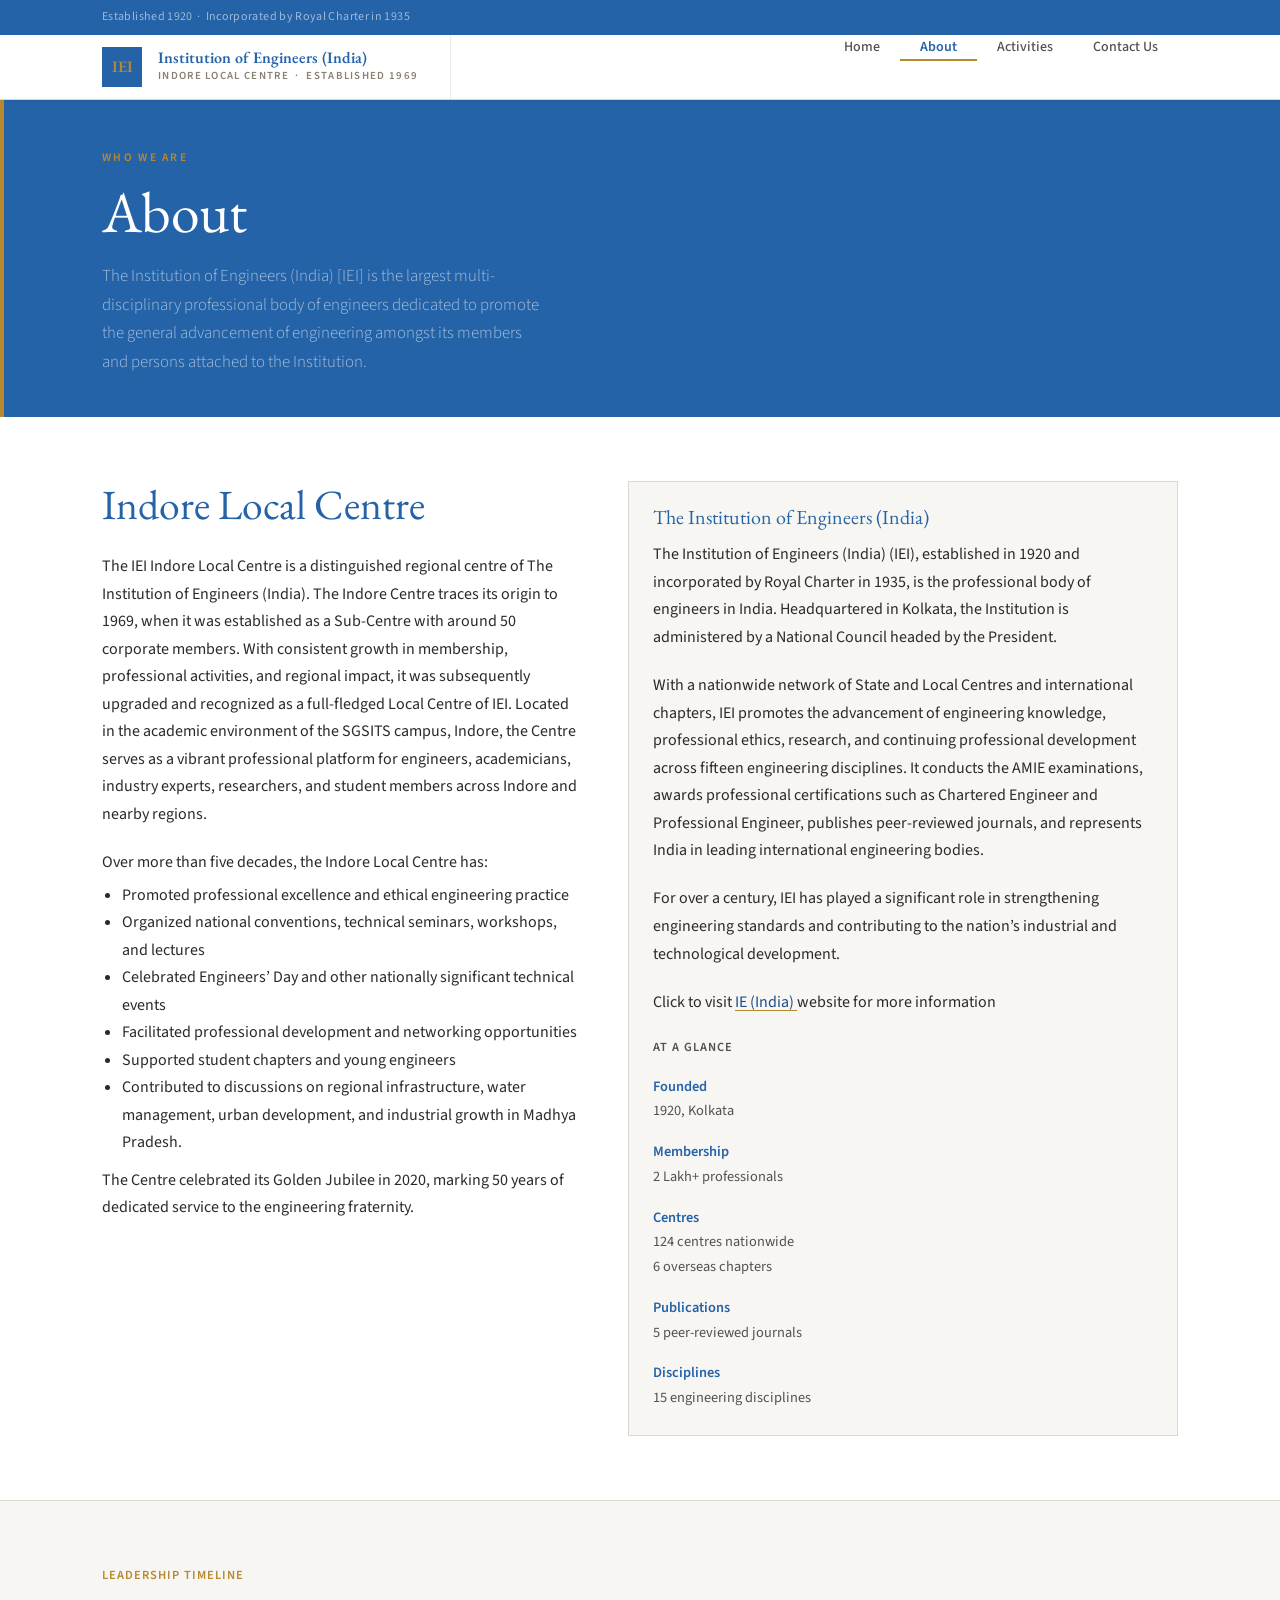
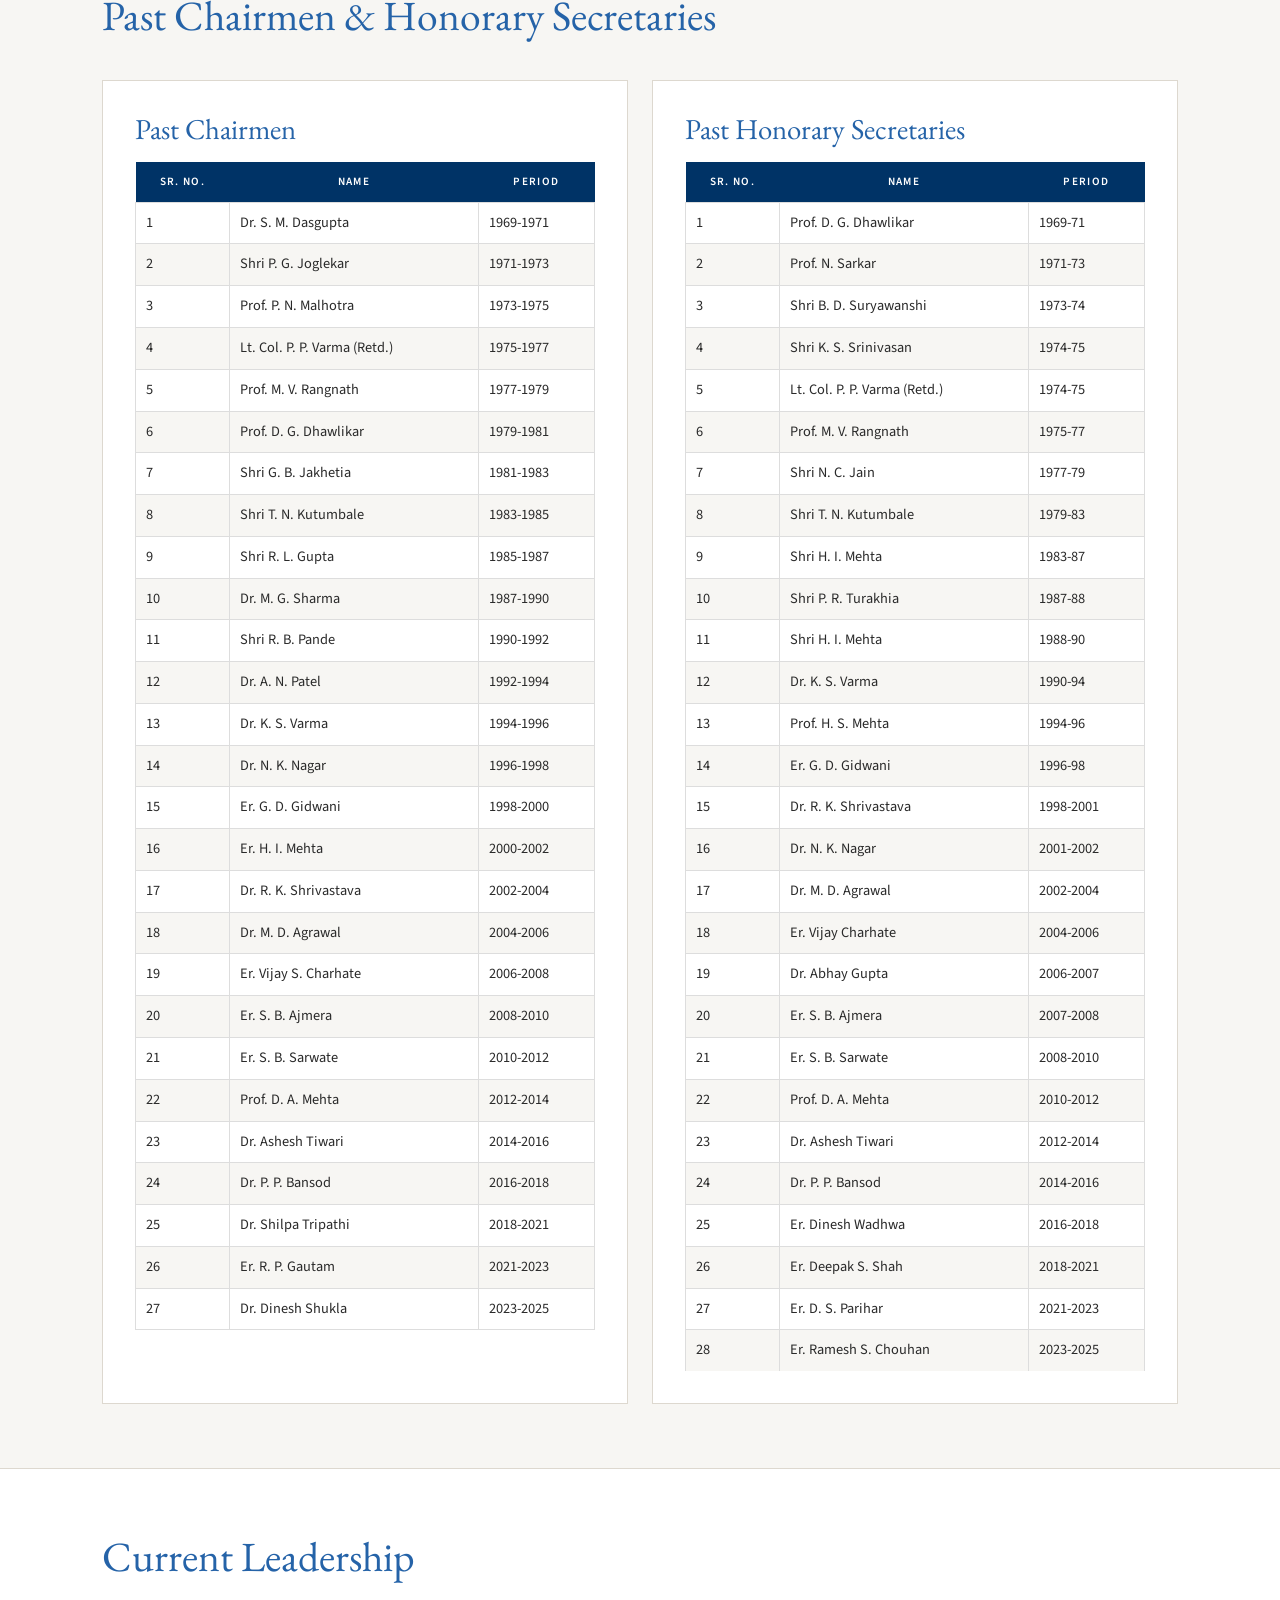
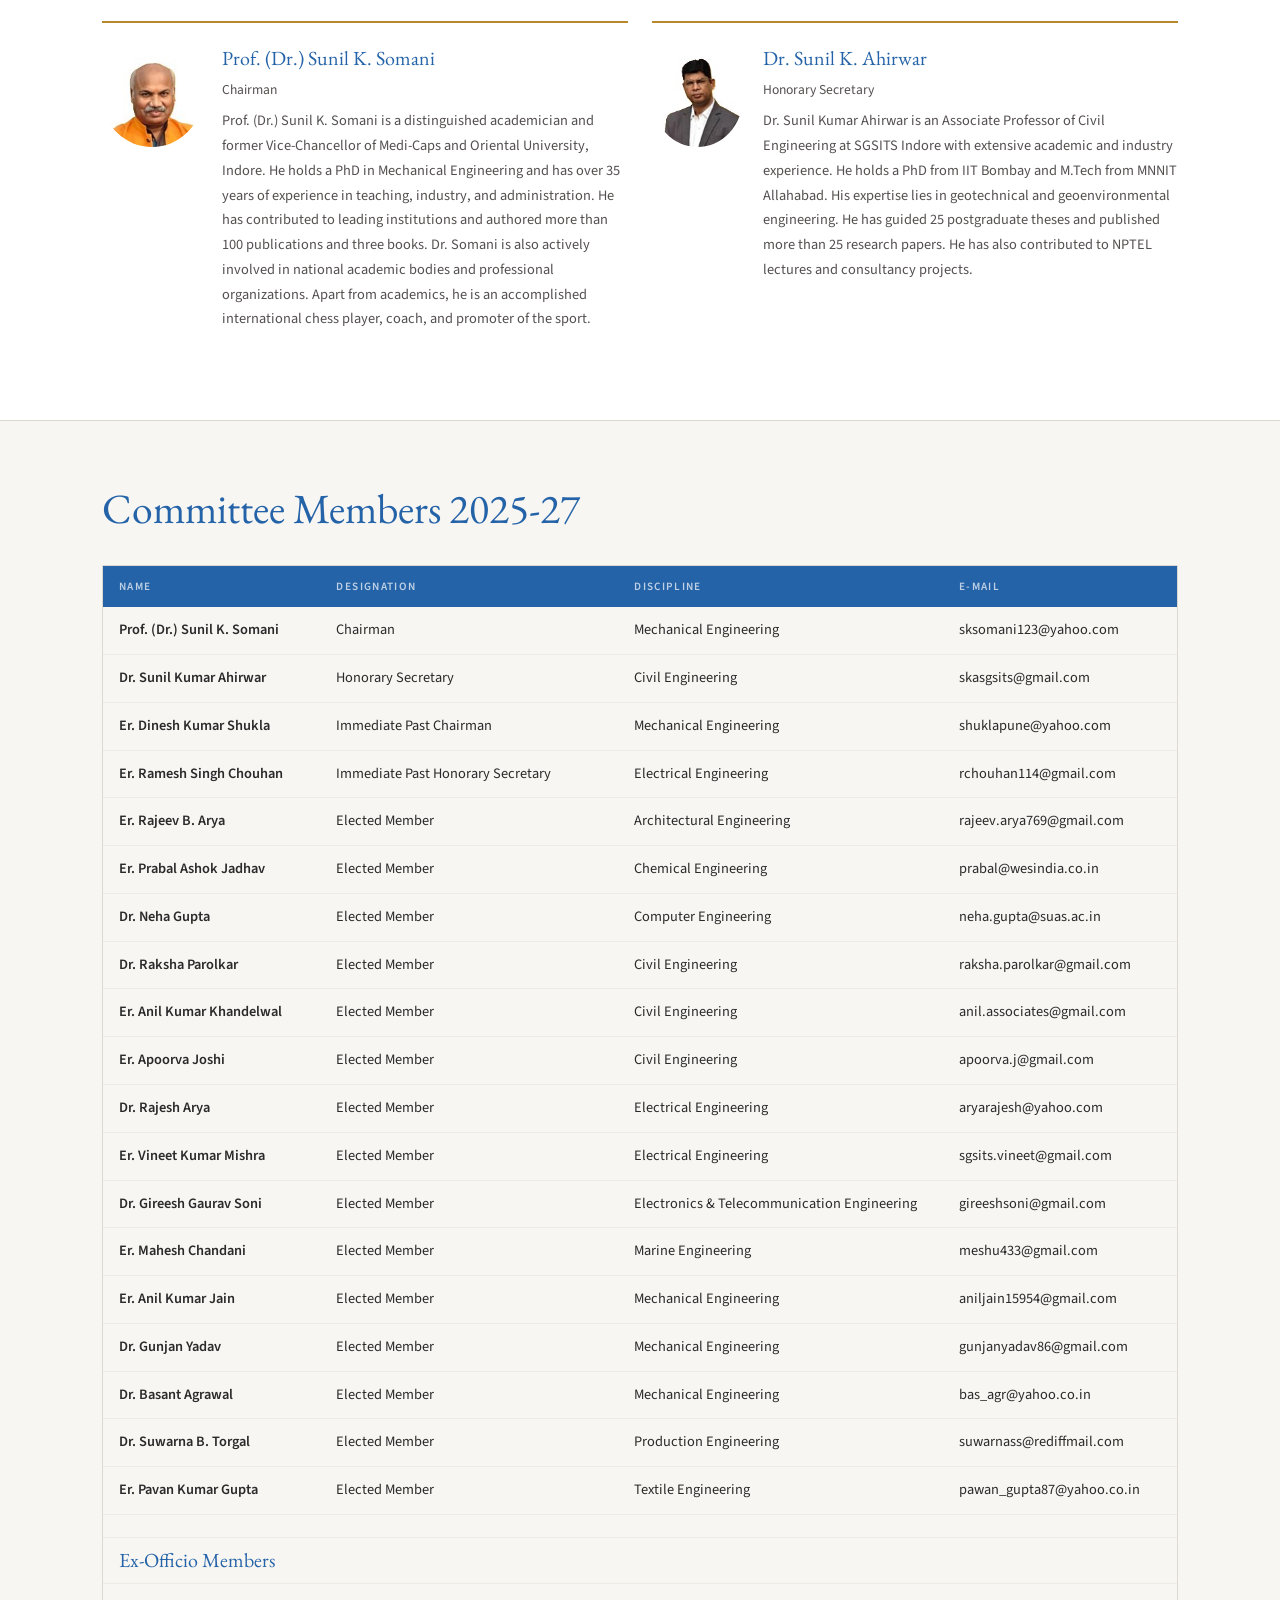
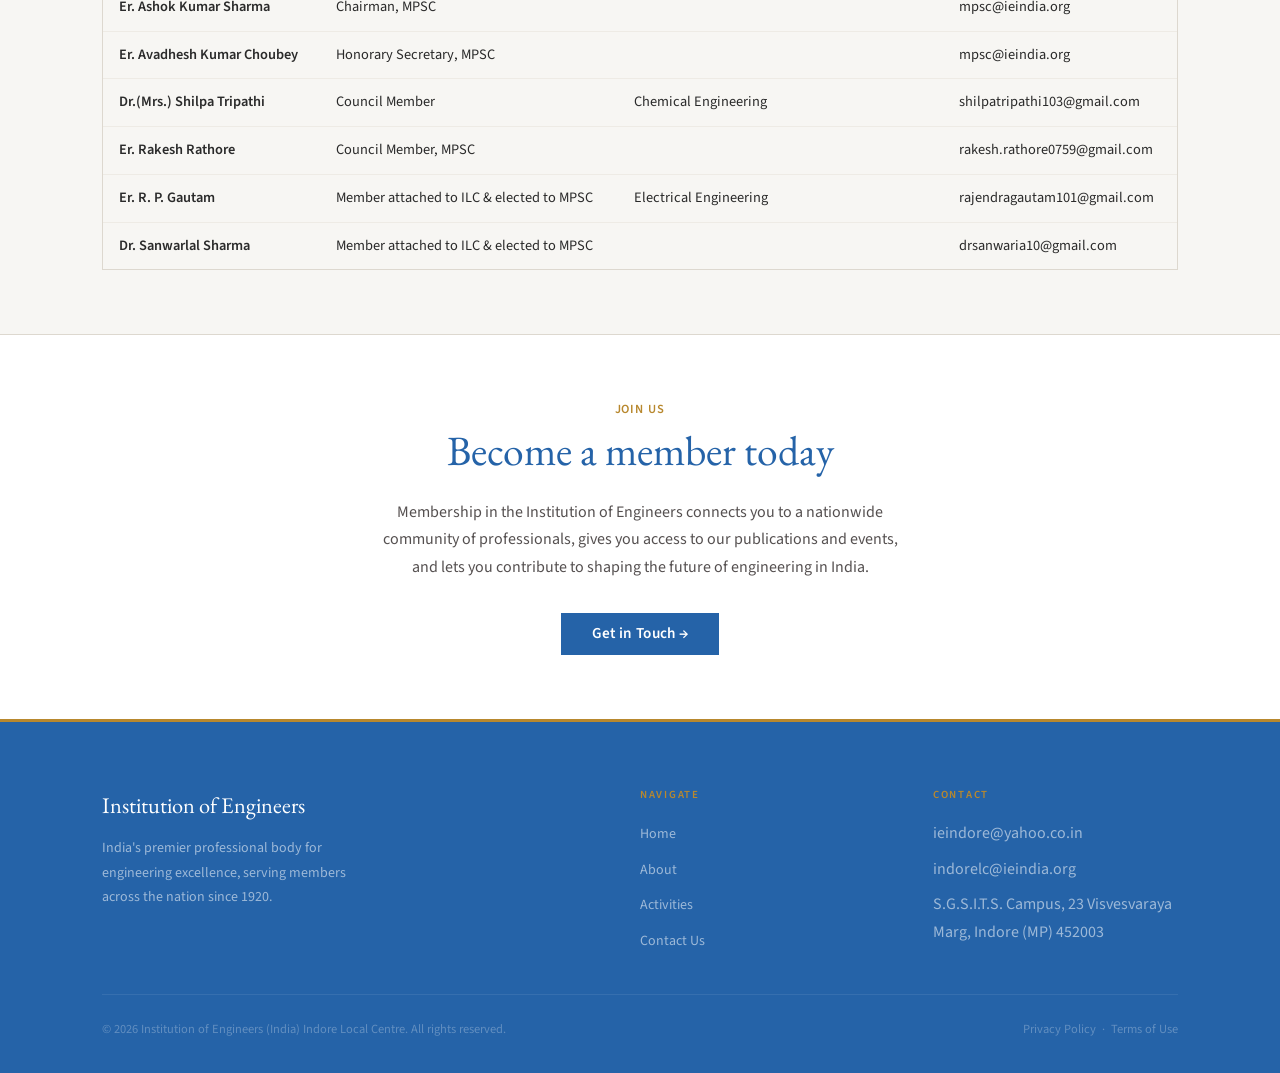
==== about.html @ d5d188c9 "Add files via upload" ====
<!DOCTYPE html>
<html lang="en">
<head>
  <meta charset="UTF-8" />
  <meta name="viewport" content="width=device-width, initial-scale=1.0" />
  <title>About — Institution of Engineers</title>
  <link rel="stylesheet" href="style.css" />
</head>
<body>

  <!-- TOP STRIP -->
  <div class="topstrip">
    <div class="container">
      <span>Established 1920 &nbsp;·&nbsp; Incorporated by Royal Charter in 1935</span>
      
    </div>
  </div>

  <!-- NAVIGATION -->
  <nav class="nav">
    <div class="container">
      <a href="index.html" class="nav-brand">
        <div class="nav-crest">IEI</div>
        <div>
          <span class="nav-name-main">Institution of Engineers (India)</span>
          <span class="nav-name-sub">Indore Local Centre &nbsp;·&nbsp; Established 1969</span>
        </div>
      </a>
      <button class="nav-toggle" onclick="toggleNav()" aria-label="Menu">&#9776;</button>
      <ul class="nav-links" id="navLinks">
        <li><a href="index.html">Home</a></li>
        <li><a href="about.html" class="active">About</a></li>
        <li><a href="activity.html">Activities</a></li>
        <li><a href="contact.html">Contact Us</a></li>
      </ul>
    </div>
  </nav>

  <!-- PAGE HEADER -->
  <div class="page-header">
    <div class="container">
      <div class="eyebrow">Who We Are</div>
      <h1>About</h1>
      <p>The Institution of Engineers (India) [IEI] is the largest multi-disciplinary professional body of engineers dedicated to promote the general advancement of engineering amongst its members and persons attached to the Institution.</p>
    </div>
  </div>

  <!-- OVERVIEW -->
  <section>
    <div class="container">
      <div class="info-row">
        <div class="info-text">
          <h2 style="margin-bottom:var(--s6);">Indore Local Centre</h2>
          <p>The IEI Indore Local Centre is a distinguished regional centre of The Institution of Engineers (India). The Indore Centre traces its origin to 1969, when it was established as a Sub-Centre with around 50 corporate members. With consistent growth in membership, professional activities, and regional impact, it was subsequently upgraded and recognized as a full-fledged Local Centre of IEI. Located in the academic environment of the SGSITS campus, Indore, the Centre serves as a vibrant professional platform for engineers, academicians, industry experts, researchers, and student members across Indore and nearby regions.</p>
         <p style="margin-bottom: 5px;">Over more than five decades, the Indore Local Centre has:</p>
<ul style="list-style-type: disc; margin-top:0; padding-left: 20px;">
    <li>Promoted professional excellence and ethical engineering practice</li>
    <li>Organized national conventions, technical seminars, workshops, and lectures</li>
    <li>Celebrated Engineers’ Day and other nationally significant technical events</li>
    <li>Facilitated professional development and networking opportunities</li>
    <li>Supported student chapters and young engineers</li>
    <li>Contributed to discussions on regional infrastructure, water management, urban development, and industrial growth in Madhya Pradesh.</li>

</ul>

<p style="margin-top: 10px;">The Centre celebrated its Golden Jubilee in 2020, marking 50 years of dedicated service to the engineering fraternity.</p>
       

        </div>

        <div class="info-aside">
	<h4 style="margin-bottom: 12px;">The Institution of Engineers (India)</h4>
	<p>The Institution of Engineers (India) (IEI), established in 1920 and incorporated by Royal Charter in 1935, is the professional body of engineers in India. Headquartered in Kolkata, the Institution is administered by a National Council headed by the President.</p>

<p>With a nationwide network of State and Local Centres and international chapters, IEI promotes the advancement of engineering knowledge, professional ethics, research, and continuing professional development across fifteen engineering disciplines. It conducts the AMIE examinations, awards professional certifications such as Chartered Engineer and Professional Engineer, publishes peer-reviewed journals, and represents India in leading international engineering bodies.</p>

<p>For over a century, IEI has played a significant role in strengthening engineering standards and contributing to the nation’s industrial and technological development.</p>

<p>Click to visit <a href="https://www.ieindia.org/web/home" target="_blank" rel="noopener"> IE (India) </a> website for more information</p>
          <h5 style="margin-bottom:var(--s4);">At a Glance</h5>
          <ul style="display:flex; flex-direction:column; gap:var(--s4);">
            <li style="font-size:.9rem;"><strong style="display:block; color:var(--navy);">Founded</strong> <span style="color:var(--text-mid);">1920, Kolkata</span></li>
            <li style="font-size:.9rem;"><strong style="display:block; color:var(--navy);">Membership</strong> <span style="color:var(--text-mid);">2 Lakh+ professionals</span></li>
            <li style="font-size:.9rem;"><strong style="display:block; color:var(--navy);">Centres</strong> <span style="color:var(--text-mid);">124 centres nationwide</span><br>
<span style="color:var(--text-mid);">6 overseas chapters</span></li>
            <li style="font-size:.9rem;"><strong style="display:block; color:var(--navy);">Publications</strong> <span style="color:var(--text-mid);">5 peer-reviewed journals</span></li>
            <li style="font-size:.9rem;"><strong style="display:block; color:var(--navy);">Disciplines</strong> <span style="color:var(--text-mid);">15 engineering disciplines</span></li>
            
          </ul>
        </div>
      </div>
    </div>
  </section>

  <!-- Past Charimen and Hon Secretaries -->
  <section class="section-soft section-border">
    <div class="container">
      <h5 class="text-gold" style="margin-bottom:6px;">Leadership Timeline</h5>
      <h2 style="margin-bottom:var(--s10);">Past Chairmen &amp; Honorary Secretaries</h2>
      <div class="grid grid-2">
        <div style="padding:var(--s8); border:1px solid var(--line); background:var(--bg);">
          <h3 style="font-family:var(--f-head); margin-bottom:var(--s4);">Past Chairmen</h3>
    <div class="table-container">
<table class="iei-table">
  <thead>
    <tr>
      <th>Sr. No.</th>
      <th>Name</th>
      <th>Period</th>
    </tr>
  </thead>
  <tbody>
    <tr><td>1</td><td>Dr. S. M. Dasgupta</td><td>1969-1971</td></tr>
    <tr><td>2</td><td>Shri P. G. Joglekar</td><td>1971-1973</td></tr>
    <tr><td>3</td><td>Prof. P. N. Malhotra</td><td>1973-1975</td></tr>
    <tr><td>4</td><td>Lt. Col. P. P. Varma (Retd.)</td><td>1975-1977</td></tr>
    <tr><td>5</td><td>Prof. M. V. Rangnath</td><td>1977-1979</td></tr>
    <tr><td>6</td><td>Prof. D. G. Dhawlikar</td><td>1979-1981</td></tr>
    <tr><td>7</td><td>Shri G. B. Jakhetia</td><td>1981-1983</td></tr>
    <tr><td>8</td><td>Shri T. N. Kutumbale</td><td>1983-1985</td></tr>
    <tr><td>9</td><td>Shri R. L. Gupta</td><td>1985-1987</td></tr>
    <tr><td>10</td><td>Dr. M. G. Sharma</td><td>1987-1990</td></tr>
    <tr><td>11</td><td>Shri R. B. Pande</td><td>1990-1992</td></tr>
    <tr><td>12</td><td>Dr. A. N. Patel</td><td>1992-1994</td></tr>
    <tr><td>13</td><td>Dr. K. S. Varma</td><td>1994-1996</td></tr>
    <tr><td>14</td><td>Dr. N. K. Nagar</td><td>1996-1998</td></tr>
    <tr><td>15</td><td>Er. G. D. Gidwani</td><td>1998-2000</td></tr>
    <tr><td>16</td><td>Er. H. I. Mehta</td><td>2000-2002</td></tr>
    <tr><td>17</td><td>Dr. R. K. Shrivastava</td><td>2002-2004</td></tr>
    <tr><td>18</td><td>Dr. M. D. Agrawal</td><td>2004-2006</td></tr>
    <tr><td>19</td><td>Er. Vijay S. Charhate</td><td>2006-2008</td></tr>
    <tr><td>20</td><td>Er. S. B. Ajmera</td><td>2008-2010</td></tr>
    <tr><td>21</td><td>Er. S. B. Sarwate</td><td>2010-2012</td></tr>
    <tr><td>22</td><td>Prof. D. A. Mehta</td><td>2012-2014</td></tr>
    <tr><td>23</td><td>Dr. Ashesh Tiwari</td><td>2014-2016</td></tr>
    <tr><td>24</td><td>Dr. P. P. Bansod</td><td>2016-2018</td></tr>
    <tr><td>25</td><td>Dr. Shilpa Tripathi</td><td>2018-2021</td></tr>
    <tr><td>26</td><td>Er. R. P. Gautam</td><td>2021-2023</td></tr>
    <tr><td>27</td><td>Dr. Dinesh Shukla</td><td>2023-2025</td></tr><tr></tr>
  </tbody>
</table>
</div>
        </div>
        <div style="padding:var(--s8); border:1px solid var(--line); background:var(--bg);">
          <h3 style="font-family:var(--f-head); margin-bottom:var(--s4);">Past Honorary Secretaries</h3>
          <div class="table-container">
<table class="iei-table">
  <thead>
    <tr>
      <th>Sr. No.</th>
      <th>Name</th>
      <th>Period</th>
    </tr>
  </thead>
  <tbody>
    <tr><td>1</td><td>Prof. D. G. Dhawlikar</td><td>1969-71</td></tr>
    <tr><td>2</td><td>Prof. N. Sarkar</td><td>1971-73</td></tr>
    <tr><td>3</td><td>Shri B. D. Suryawanshi</td><td>1973-74</td></tr>
    <tr><td>4</td><td>Shri K. S. Srinivasan</td><td>1974-75</td></tr>
    <tr><td>5</td><td>Lt. Col. P. P. Varma (Retd.)</td><td>1974-75</td></tr>
    <tr><td>6</td><td>Prof. M. V. Rangnath</td><td>1975-77</td></tr>
    <tr><td>7</td><td>Shri N. C. Jain</td><td>1977-79</td></tr>
    <tr><td>8</td><td>Shri T. N. Kutumbale</td><td>1979-83</td></tr>
    <tr><td>9</td><td>Shri H. I. Mehta</td><td>1983-87</td></tr>
    <tr><td>10</td><td>Shri P. R. Turakhia</td><td>1987-88</td></tr>
    <tr><td>11</td><td>Shri H. I. Mehta</td><td>1988-90</td></tr>
    <tr><td>12</td><td>Dr. K. S. Varma</td><td>1990-94</td></tr>
    <tr><td>13</td><td>Prof. H. S. Mehta</td><td>1994-96</td></tr>
    <tr><td>14</td><td>Er. G. D. Gidwani</td><td>1996-98</td></tr>
    <tr><td>15</td><td>Dr. R. K. Shrivastava</td><td>1998-2001</td></tr>
    <tr><td>16</td><td>Dr. N. K. Nagar</td><td>2001-2002</td></tr>
    <tr><td>17</td><td>Dr. M. D. Agrawal</td><td>2002-2004</td></tr>
    <tr><td>18</td><td>Er. Vijay Charhate</td><td>2004-2006</td></tr>
    <tr><td>19</td><td>Dr. Abhay Gupta</td><td>2006-2007</td></tr>
    <tr><td>20</td><td>Er. S. B. Ajmera</td><td>2007-2008</td></tr>
    <tr><td>21</td><td>Er. S. B. Sarwate</td><td>2008-2010</td></tr>
    <tr><td>22</td><td>Prof. D. A. Mehta</td><td>2010-2012</td></tr>
    <tr><td>23</td><td>Dr. Ashesh Tiwari</td><td>2012-2014</td></tr>
    <tr><td>24</td><td>Dr. P. P. Bansod</td><td>2014-2016</td></tr>
    <tr><td>25</td><td>Er. Dinesh Wadhwa</td><td>2016-2018</td></tr>
    <tr><td>26</td><td>Er. Deepak S. Shah</td><td>2018-2021</td></tr>
    <tr><td>27</td><td>Er. D. S. Parihar</td><td>2021-2023</td></tr>
    <tr><td>28</td><td>Er. Ramesh S. Chouhan</td><td>2023-2025</td></tr>
  </tbody>
</table>
</div>
        </div>
      </div>
    </div>
  </section>


 <!-- CORE VALUES 
  <section class="section-border">
    <div class="container">
      <h5 class="text-gold" style="margin-bottom:6px;">What guides us</h5>
      <h2 style="margin-bottom:var(--s10);">Core Values</h2>
      <div class="grid grid-3">
        <div style="padding:var(--s6) 0; border-top: 2px solid var(--gold);">
          <h4 style="font-family:var(--f-head); color:var(--navy); margin-bottom:var(--s3);">Integrity</h4>
          <p style="font-size:.9rem; color:var(--text-mid); max-width:none;">We hold ourselves to the highest standards of professional conduct. Our work is honest, transparent, and in service of the public good.</p>
        </div>
        <div style="padding:var(--s6) 0; border-top: 2px solid var(--gold);">
          <h4 style="font-family:var(--f-head); color:var(--navy); margin-bottom:var(--s3);">Excellence</h4>
          <p style="font-size:.9rem; color:var(--text-mid); max-width:none;">We pursue the highest quality in all we do — from the rigour of our research and publications to the conduct of our events and membership programmes.</p>
        </div>
        <div style="padding:var(--s6) 0; border-top: 2px solid var(--gold);">
          <h4 style="font-family:var(--f-head); color:var(--navy); margin-bottom:var(--s3);">Collaboration</h4>
          <p style="font-size:.9rem; color:var(--text-mid); max-width:none;">Engineering's greatest achievements come through partnership. We build bridges between disciplines, institutions, and generations of professionals.</p>
        </div>
        <div style="padding:var(--s6) 0; border-top: 2px solid var(--navy);">
          <h4 style="font-family:var(--f-head); color:var(--navy); margin-bottom:var(--s3);">Innovation</h4>
          <p style="font-size:.9rem; color:var(--text-mid); max-width:none;">We embrace new ideas, methods, and technologies. Our members are at the forefront of solving tomorrow's challenges today.</p>
        </div>
        <div style="padding:var(--s6) 0; border-top: 2px solid var(--navy);">
          <h4 style="font-family:var(--f-head); color:var(--navy); margin-bottom:var(--s3);">Inclusivity</h4>
          <p style="font-size:.9rem; color:var(--text-mid); max-width:none;">Engineering belongs to everyone. We actively promote diversity across gender, region, and discipline within our membership and leadership.</p>
        </div>
        <div style="padding:var(--s6) 0; border-top: 2px solid var(--navy);">
          <h4 style="font-family:var(--f-head); color:var(--navy); margin-bottom:var(--s3);">Service</h4>
          <p style="font-size:.9rem; color:var(--text-mid); max-width:none;">We exist to serve our members, the profession, and the nation. All our programmes and initiatives are guided by this commitment.</p>
        </div>
      </div>
    </div>
  </section>
-->


<!-- PROFILES OF CHAIRMAN AND HONORARY SECRETARY) -->
<section class="section-border">
  <div class="container">
    <h2 style="margin-bottom:var(--s10);">Current Leadership</h2>

    <div class="grid grid-2">
      
      <!-- PROFILE 1 -->
      <div style="padding:var(--s6) 0; border-top: 2px solid var(--gold); display:flex; gap:20px; align-items:flex-start;">
        <img src="sks.jpeg" alt="Profile 1" style="width:100px; height:100px; object-fit:cover; border-radius:50%;">
        <div>
          <h4 style="font-family:var(--f-head); color:var(--navy); margin-bottom:var(--s2);">Prof. (Dr.) Sunil K. Somani</h4>
          <p style="font-size:.85rem; color:var(--text-mid); margin-bottom:var(--s2);">Chairman</p>
          <p style="font-size:.9rem; color:var(--text-mid); max-width:none;">
            Prof. (Dr.) Sunil K. Somani is a distinguished academician and former Vice-Chancellor of Medi-Caps and Oriental University, Indore. He holds a PhD in Mechanical Engineering and has over 35 years of experience in teaching, industry, and administration. He has contributed to leading institutions and authored more than 100 publications and three books. Dr. Somani is also actively involved in national academic bodies and professional organizations. Apart from academics, he is an accomplished international chess player, coach, and promoter of the sport.
          </p>
        </div>
      </div>

      <!-- PROFILE 2 -->
      <div style="padding:var(--s6) 0; border-top: 2px solid var(--gold); display:flex; gap:20px; align-items:flex-start;">
        <img src="ska.jpeg" alt="Profile 2" style="width:100px; height:100px; object-fit:cover; border-radius:50%;">
        <div>
          <h4 style="font-family:var(--f-head); color:var(--navy); margin-bottom:var(--s2);">Dr. Sunil K. Ahirwar</h4>
          <p style="font-size:.85rem; color:var(--text-mid); margin-bottom:var(--s2);">Honorary Secretary</p>
          <p style="font-size:.9rem; color:var(--text-mid); max-width:none;">
            Dr. Sunil Kumar Ahirwar is an Associate Professor of Civil Engineering at SGSITS Indore with extensive academic and industry experience. He holds a PhD from IIT Bombay and M.Tech from MNNIT Allahabad. His expertise lies in geotechnical and geoenvironmental engineering. He has guided 25 postgraduate theses and published more than 25 research papers. He has also contributed to NPTEL lectures and consultancy projects.
          </p>
        </div>
      </div>

    </div>
  </div>
</section>



  <!-- LEADERSHIP -->
  <section class="section-soft section-border">
    <div class="container">
      <h2 style="margin-bottom:var(--s8);">Committee Members 2025-27</h2>
      <div class="table-wrap">
        <table>
          <thead>
            <tr>
              <th>Name</th>
              <th>Designation</th>
              <th>Discipline</th>
              <th>E-mail</th>
            </tr>
          </thead>
          <tbody>
            <tr>
              <td><strong>Prof. (Dr.) Sunil K. Somani</strong></td>
              <td>Chairman</td>
              <td>Mechanical Engineering</td>
              <td>sksomani123@yahoo.com</td>
            </tr>
            <tr>
              <td><strong>Dr. Sunil Kumar Ahirwar</strong></td>
              <td>Honorary Secretary</td>
              <td>Civil Engineering</td>
              <td>skasgsits@gmail.com</td>
            </tr>
            <tr>
              <td><strong>Er. Dinesh Kumar Shukla</strong></td>
              <td>Immediate Past Chairman</td>
              <td>Mechanical Engineering</td>
              <td>shuklapune@yahoo.com</td>
            </tr>
            <tr>
              <td><strong>Er. Ramesh Singh Chouhan</strong></td>
              <td>Immediate Past Honorary  Secretary</td>
              <td>Electrical Engineering</td>
              <td>rchouhan114@gmail.com</td>
            </tr>
            <tr>
              <td><strong>Er. Rajeev B. Arya</strong></td>
              <td>Elected Member</td>
              <td>Architectural Engineering</td>
              <td>rajeev.arya769@gmail.com</td>
            </tr>
            <tr>
              <td><strong>Er. Prabal Ashok Jadhav</strong></td>
              <td>Elected Member</td>
              <td>Chemical Engineering</td>
              <td>prabal@wesindia.co.in</td>
            </tr>
            <tr>
              <td><strong>Dr. Neha Gupta</strong></td>
              <td>Elected Member</td>
              <td>Computer Engineering</td>
              <td>neha.gupta@suas.ac.in</td>
            </tr>
            <tr>
              <td><strong>Dr. Raksha Parolkar</strong></td>
              <td>Elected Member</td>
              <td>Civil Engineering</td>
              <td>raksha.parolkar@gmail.com</td>
            </tr>
            <tr>
              <td><strong>Er. Anil Kumar Khandelwal</strong></td>
              <td>Elected Member</td>
              <td>Civil Engineering</td>
              <td>anil.associates@gmail.com</td>
            </tr>
            <tr>
              <td><strong>Er. Apoorva Joshi</strong></td>
              <td>Elected Member</td>
              <td>Civil Engineering</td>
              <td>apoorva.j@gmail.com</td>
            </tr>
            <tr>
              <td><strong>Dr. Rajesh Arya</strong></td>
              <td>Elected Member</td>
              <td>Electrical Engineering</td>
              <td>aryarajesh@yahoo.com</td>
            </tr>
            <tr>
              <td><strong>Er. Vineet Kumar Mishra</strong></td>
              <td>Elected Member</td>
              <td>Electrical Engineering</td>
              <td>sgsits.vineet@gmail.com</td>
            </tr>
            <tr>
              <td><strong>Dr. Gireesh Gaurav Soni</strong></td>
              <td>Elected Member</td>
              <td>Electronics & Telecommunication Engineering</td>
              <td>gireeshsoni@gmail.com</td>
            </tr>
            <tr>
              <td><strong>Er. Mahesh Chandani</strong></td>
              <td>Elected Member</td>
              <td>Marine Engineering</td>
              <td>meshu433@gmail.com</td>
            </tr>
            <tr>
              <td><strong>Er. Anil Kumar Jain</strong></td>
              <td>Elected Member</td>
              <td>Mechanical Engineering</td>
              <td>aniljain15954@gmail.com</td>
            </tr>
            <tr>
              <td><strong>Dr. Gunjan Yadav</strong></td>
              <td>Elected Member</td>
              <td>Mechanical Engineering</td>
              <td>gunjanyadav86@gmail.com</td>
            </tr>
            <tr>
              <td><strong>Dr. Basant Agrawal </strong></td>
              <td>Elected Member</td>
              <td>Mechanical Engineering</td>
              <td>bas_agr@yahoo.co.in</td>
            </tr>
            <tr>
              <td><strong>Dr. Suwarna B. Torgal</strong></td>
              <td>Elected Member</td>
              <td>Production Engineering</td>
              <td>suwarnass@rediffmail.com</td>
            </tr>
            <tr>
              <td><strong>Er. Pavan Kumar Gupta</strong></td>
              <td>Elected Member</td>
              <td>Textile Engineering</td>
              <td>pawan_gupta87@yahoo.co.in</td>
            </tr>
            <tr>
              <td></td>
              <td></td>
              <td></td>
              <td></td>
            </tr>
            <tr>
              <td><h4>Ex-Officio Members</h4></td>
              <td></td>
              <td></td>
              <td></td>
            </tr>

            <tr>
              <td><strong>Er. Ashok Kumar Sharma</strong></td>
              <td>Chairman, MPSC</td>
              <td></td>
              <td>mpsc@ieindia.org</td>
            </tr>

            <tr>
              <td><strong>Er. Avadhesh Kumar Choubey</strong></td>
              <td>Honorary Secretary, MPSC</td>
              <td></td>
              <td>mpsc@ieindia.org</td>
            </tr>
            <tr>
              <td><strong>Dr.(Mrs.) Shilpa Tripathi</strong></td>
              <td>Council Member</td>
              <td>Chemical Engineering</td>
              <td>shilpatripathi103@gmail.com</td>
            </tr>
            <tr>
              <td><strong>Er. Rakesh Rathore</strong></td>
              <td>Council Member, MPSC</td>
              <td></td>
              <td>rakesh.rathore0759@gmail.com</td>
            </tr>
            <tr>
              <td><strong>Er. R. P. Gautam</strong></td>
              <td>Member attached to ILC & elected to MPSC</td>
              <td>Electrical Engineering</td>
              <td>rajendragautam101@gmail.com</td>
            </tr>
            <tr>
              <td><strong>Dr. Sanwarlal Sharma</strong></td>
              <td>Member attached to ILC & elected to MPSC</td>
              <td></td>
              <td>drsanwaria10@gmail.com</td>
            </tr>

          </tbody>
        </table>
      </div>
    </div>
  </section>

  <!-- CTA -->
  <section class="section-border">
    <div class="container container--narrow text-center">
      <h5 class="text-gold" style="margin-bottom:6px;">Join Us</h5>
      <h2 style="margin-bottom:var(--s6);">Become a member today</h2>
      <p style="color:var(--text-mid); margin-inline:auto; margin-bottom:var(--s8);">Membership in the Institution of Engineers connects you to a nationwide community of professionals, gives you access to our publications and events, and lets you contribute to shaping the future of engineering in India.</p>
      <a href="contact.html" class="btn btn-primary btn-lg">Get in Touch →</a>
    </div>
  </section>

  <!-- FOOTER -->
  <footer class="footer">
    <div class="container">
      <div class="footer-grid">
        <div>
          <div class="footer-logo">Institution of Engineers</div>
          <p class="footer-desc">India's premier professional body for engineering excellence, serving members across the nation since 1920.</p>
        </div>
        <div>
          <div class="footer-heading">Navigate</div>
          <ul class="footer-links">
            <li><a href="index.html">Home</a></li>
            <li><a href="about.html">About</a></li>
            <li><a href="activity.html">Activities</a></li>
            <li><a href="contact.html">Contact Us</a></li>
          </ul>
        </div>
        <div>
          <div class="footer-heading">Contact</div>
          <ul class="footer-links">
            <li>ieindore@yahoo.co.in</li>
            <li>indorelc@ieindia.org</li>
            <li>S.G.S.I.T.S. Campus, 23 Visvesvaraya Marg, Indore (MP) 452003</li>
          </ul>
        </div>
      </div>
      <div class="footer-bottom">
        <span>© 2026 Institution of Engineers (India) Indore Local Centre. All rights reserved.</span>
        <span><a href="#">Privacy Policy</a> &nbsp;·&nbsp; <a href="#">Terms of Use</a></span>
      </div>
    </div>
  </footer>
 <script>
    function toggleNav() {
      document.getElementById('navLinks').classList.toggle('open');
    }
  </script>

</body>
</html>
---- style.css ----
/* ================================================
   style.css — Academic & Engineering Body
   Two colours : Navy (#0f2044) · Gold (#b8882e)
   Two fonts   : EB Garamond (headings) · Source Sans 3 (body)
   Theme       : Light, minimal, no black
   ================================================ */

@import url('https://fonts.googleapis.com/css2?family=EB+Garamond:ital,wght@0,400;0,600;1,400&family=Source+Sans+3:wght@300;400;500;600&display=swap');

/* ── Tokens ───────────────────────────────────── */
:root {
  --navy      : #2563a8;
  --navy-mid  : #1e4d8c;
  --gold      : #b8882e;
  --gold-lt   : #d4a84a;

  --bg        : #ffffff;
  --bg-soft   : #f7f6f3;
  --bg-rule   : #eeebe5;

  --text      : #2a2a2a;
  --text-mid  : #555050;
  --text-light: #888070;

  --line      : #ddd8cf;
  --line-soft : #eeebe5;

  --f-head : 'EB Garamond', Georgia, serif;
  --f-body : 'Source Sans 3', 'Helvetica Neue', sans-serif;

  --s2 : 8px;   --s3 : 12px;  --s4 : 16px;  --s5 : 20px;
  --s6 : 24px;  --s8 : 32px;  --s10: 40px;  --s12: 48px;
  --s16: 64px;  --s20: 80px;

  --shadow-xs : 0 1px 4px  rgba(15,32,68,.06);
  --shadow-sm : 0 2px 10px rgba(15,32,68,.08);
  --shadow-md : 0 6px 24px rgba(15,32,68,.10);

  --max-w : 1140px;
  --ease  : .2s ease;
}

/* ── Reset ────────────────────────────────────── */
*, *::before, *::after { box-sizing: border-box; margin: 0; padding: 0; }
html   { scroll-behavior: smooth; font-size: 16px; }
body   {
  font-family : var(--f-body);
  background  : var(--bg);
  color       : var(--text);
  line-height : 1.72;
  font-weight : 400;
  -webkit-font-smoothing: antialiased;
}
img    { max-width: 100%; display: block; height: auto; }
a      { color: inherit; text-decoration: none; }
ul     { list-style: none; }
::selection { background: #f0e8d6; color: var(--navy); }

/* ── Typography ───────────────────────────────── */
h1, h2, h3, h4 {
  font-family : var(--f-head);
  font-weight : 400;
  line-height : 1.15;
  color       : var(--navy);
}
h5, h6 {
  font-family  : var(--f-body);
  font-weight  : 600;
  letter-spacing: .08em;
  text-transform: uppercase;
  color        : var(--text-mid);
}

h1 { font-size: clamp(2.2rem, 5vw, 3.6rem); letter-spacing: -.01em; }
h2 { font-size: clamp(1.7rem, 3.5vw, 2.6rem); }
h3 { font-size: clamp(1.25rem, 2.5vw, 1.8rem); }
h4 { font-size: 1.25rem; }
h5 { font-size: .78rem; }
h6 { font-size: .7rem; color: var(--text-light); }

p  { margin-bottom: 1.3em; max-width: 66ch; }
p:last-child { margin-bottom: 0; }

em     { font-style: italic; font-family: var(--f-head); font-size: 1.04em; }
strong { font-weight: 600; }
small  { font-size: .82rem; color: var(--text-light); }

a.link, p a {
  color: var(--navy-mid);
  text-decoration: underline;
  text-underline-offset: 3px;
  text-decoration-color: var(--gold);
  transition: color var(--ease);
}
a.link:hover, p a:hover { color: var(--gold); }

hr {
  border: none;
  border-top: 1px solid var(--line);
  margin-block: var(--s8);
}

blockquote {
  border-left: 2px solid var(--gold);
  border-right: 2px solid var(--gold);
  padding: var(--s4) var(--s8);
  margin-block: var(--s8);
  font-family: var(--f-head);
  font-size: 1.2rem;
  font-style: italic;
  color: var(--text-mid);
  line-height: 1.55;
}
blockquote cite {
  display: block;
  margin-top: var(--s3);
  font-family: var(--f-body);
  font-style: normal;
  font-size: .78rem;
  font-weight: 600;
  letter-spacing: .1em;
  text-transform: uppercase;
  color: var(--gold);
}

/* ── Layout ───────────────────────────────────── */
.container {
  width: 100%;
  max-width: var(--max-w);
  margin-inline: auto;
  padding-inline: var(--s8);
}
.container--narrow { max-width: 780px; }

section { padding-block: var(--s16); }
.section-soft   { background: var(--bg-soft); }
.section-border { border-top: 1px solid var(--line); }

.grid   { display: grid; gap: var(--s6); }
.grid-2 { grid-template-columns: repeat(2, 1fr); }
.grid-3 { grid-template-columns: repeat(3, 1fr); }
.grid-4 { grid-template-columns: repeat(4, 1fr); }

@media (max-width: 900px) {
  .grid-3, .grid-4 { grid-template-columns: repeat(2, 1fr); }
}
@media (max-width: 560px) {
  .grid-2, .grid-3, .grid-4 { grid-template-columns: 1fr; }
}

/* ── Top strip ────────────────────────────────── */
.topstrip {
  background  : var(--navy);
  color       : rgba(255,255,255,.55);
  font-size   : .75rem;
  padding-block: 7px;
  letter-spacing: .03em;
}
.topstrip .container {
  display: flex;
  align-items: center;
  justify-content: space-between;
  gap: var(--s4);
}
.topstrip a { color: rgba(255,255,255,.5); transition: color var(--ease); }
.topstrip a:hover { color: rgba(255,255,255,.9); }
.topstrip ul { display: flex; gap: var(--s6); }

/* ── Navigation ───────────────────────────────── */
.nav {
  position: sticky;
  top: 0; z-index: 50;
  background: var(--bg);
  border-bottom: 1px solid var(--line);
  box-shadow: var(--shadow-xs);
}
.nav .container {
  display: flex;
  align-items: stretch;
  justify-content: space-between;
  min-height: 64px;
}

/* Brand */
.nav-brand {
  display: flex;
  align-items: center;
  gap: var(--s4);
  padding-right: var(--s8);
  border-right: 1px solid var(--line-soft);
  text-decoration: none;
}
.nav-crest {
  width: 40px; height: 40px;
  background: var(--navy);
  display: flex; align-items: center; justify-content: center;
  color: var(--gold);
  font-family: var(--f-head);
  font-size: 1rem;
  font-weight: 600;
  flex-shrink: 0;
}
.nav-name-main {
  display: block;
  font-family: var(--f-head);
  font-size: 1rem;
  font-weight: 600;
  color: var(--navy);
  line-height: 1.2;
}
.nav-name-sub {
  display: block;
  font-size: .68rem;
  font-weight: 600;
  letter-spacing: .12em;
  text-transform: uppercase;
  color: var(--text-light);
}

/* Links */
.nav-links {
  display: flex;
  align-items: stretch;
  margin-left: var(--s4);
}
.nav-links a {
  display: flex;
  align-items: center;
  padding-inline: var(--s5);
  font-size: .875rem;
  font-weight: 500;
  color: var(--text-mid);
  border-bottom: 2px solid transparent;
  margin-bottom: -1px;
  transition: all var(--ease);
}
.nav-links a:hover { color: var(--navy); border-bottom-color: var(--line); }
.nav-links a.active { color: var(--navy); font-weight: 600; border-bottom-color: var(--gold); }

/* Hamburger (mobile) */
.nav-toggle {
  display: none;
  align-items: center;
  padding: var(--s4);
  background: none;
  border: none;
  cursor: pointer;
  color: var(--navy);
  font-size: 1.3rem;
}

@media (max-width: 768px) {
  .nav-toggle { display: flex; }
  .nav-links {
    display: none;
    position: absolute;
    top: 100%; right: 0;
    width: auto;
    min-width: fit-content;
    background: var(--bg);
    flex-direction: column;
    border-bottom: 2px solid var(--navy);
    box-shadow: var(--shadow-sm);
    margin: 0;
  }
  .nav-links.open { display: flex; }
  .nav-links a {
    padding: var(--s4) var(--s8);
    border-bottom: 1px solid var(--line-soft);
    margin-bottom: 0;
    border-left: 3px solid transparent;
  }
  .nav-links a.active { border-left-color: var(--gold); border-bottom: 1px solid var(--line-soft); }
}

/* ── Page header (inner pages) ────────────────── */
.page-header {
  background: var(--navy);
  padding-block: var(--s12) var(--s10);
  position: relative;
  overflow: hidden;
}
.page-header::after {
  content: '';
  position: absolute; left: 0; top: 0; bottom: 0;
  width: 4px;
  background: var(--gold);
}
.page-header h1 { color: #fff; }
.page-header .eyebrow {
  font-size: .72rem;
  font-weight: 600;
  letter-spacing: .2em;
  text-transform: uppercase;
  color: var(--gold);
  margin-bottom: var(--s3);
}
.page-header p {
  color: rgba(255,255,255,.6);
  font-size: 1.05rem;
  font-weight: 300;
  margin-top: var(--s4);
  max-width: 56ch;
}

/* ── Hero (home only) ─────────────────────────── */
.hero {
  background: var(--navy);
  padding-block: var(--s20) var(--s16);
  position: relative;
  overflow: hidden;
}
.hero::before {
  content: '';
  position: absolute; inset: 0;
  background: repeating-linear-gradient(
    -50deg,
    rgba(255,255,255,.02) 0, rgba(255,255,255,.02) 1px,
    transparent 1px, transparent 36px
  );
  pointer-events: none;
}
.hero::after {
  content: '';
  position: absolute; left: 0; top: 0; bottom: 0;
  width: 4px;
  background: var(--gold);
}
.hero-eyebrow {
  font-size: .72rem;
  font-weight: 600;
  letter-spacing: .2em;
  text-transform: uppercase;
  color: var(--gold);
  margin-bottom: var(--s5);
}
.hero h1 {
  color: #fff;
  font-size: clamp(2.4rem, 5.5vw, 4.4rem);
  line-height: 1.06;
  letter-spacing: -.015em;
  margin-bottom: var(--s6);
  max-width: 20ch;
}
.hero h1 em { color: var(--gold-lt); }
.hero p {
  color: rgba(255,255,255,.6);
  font-size: 1.05rem;
  font-weight: 300;
  max-width: 54ch;
  line-height: 1.75;
  margin-bottom: var(--s10);
}
.hero-rule { width: 40px; height: 1px; background: var(--gold); margin-bottom: var(--s8); }
.hero-actions { display: flex; gap: var(--s4); flex-wrap: wrap; align-items: center; }

/* ── Buttons ──────────────────────────────────── */
.btn {
  display: inline-flex;
  align-items: center;
  gap: var(--s2);
  padding: 9px 22px;
  font-family: var(--f-body);
  font-size: .875rem;
  font-weight: 600;
  letter-spacing: .02em;
  border: 1px solid transparent;
  cursor: pointer;
  transition: all var(--ease);
  text-decoration: none;
  line-height: 1;
}
.btn-primary {
  background: var(--navy);
  color: var(--bg);
  border-color: var(--navy);
}
.btn-primary:hover { background: var(--navy-mid); border-color: var(--navy-mid); }

.btn-gold {
  background: var(--gold);
  color: var(--bg);
  border-color: var(--gold);
}
.btn-gold:hover { background: var(--gold-lt); border-color: var(--gold-lt); }

.btn-outline {
  background: transparent;
  color: var(--navy);
  border-color: var(--navy);
}
.btn-outline:hover { background: var(--navy); color: var(--bg); }

.btn-ghost {
  background: transparent;
  color: rgba(255,255,255,.7);
  border-color: rgba(255,255,255,.3);
}
.btn-ghost:hover { color: #fff; border-color: rgba(255,255,255,.7); }

.btn-sm { padding: 7px 16px; font-size: .8rem; }
.btn-lg { padding: 12px 30px; font-size: .95rem; }

/* ── Stat strip ───────────────────────────────── */
.stat-strip {
  border-top: 1px solid var(--line);
  border-bottom: 1px solid var(--line);
}
.stat-strip .container {
  display: grid;
  grid-template-columns: repeat(4, 1fr);
}
.stat-cell {
  text-align: center;
  padding: var(--s8) var(--s4);
  border-right: 1px solid var(--line);
}
.stat-cell:first-child { border-left: 1px solid var(--line); }
.stat-value {
  font-family: var(--f-head);
  font-size: 2.6rem;
  line-height: 1;
  color: var(--navy);
  margin-bottom: var(--s2);
}
.stat-value sup { font-size: 1.1rem; color: var(--gold); vertical-align: super; }
.stat-label {
  font-size: .72rem;
  font-weight: 600;
  letter-spacing: .1em;
  text-transform: uppercase;
  color: var(--text-light);
}
@media (max-width: 560px) {
  .stat-strip .container { grid-template-columns: repeat(2, 1fr); }
  .stat-cell:nth-child(2) { border-right: none; }
}

/* ── Cards ────────────────────────────────────── */
.card {
  background: var(--bg);
  border: 1px solid var(--line);
  overflow: hidden;
  box-shadow: var(--shadow-xs);
  transition: box-shadow var(--ease), transform var(--ease);
}
.card:hover { box-shadow: var(--shadow-md); transform: translateY(-2px); }
.card-accent { height: 3px; background: var(--gold); }
.card-body { padding: var(--s6); }
.card-eyebrow {
  font-size: .68rem;
  font-weight: 600;
  letter-spacing: .16em;
  text-transform: uppercase;
  color: var(--gold);
  margin-bottom: var(--s2);
}
.card-title {
  font-family: var(--f-head);
  font-size: 1.25rem;
  line-height: 1.25;
  color: var(--navy);
  margin-bottom: var(--s3);
}
.card-text { font-size: .9rem; color: var(--text-mid); line-height: 1.65; }
.card-footer {
  padding: var(--s3) var(--s6);
  border-top: 1px solid var(--line-soft);
  background: var(--bg-soft);
  display: flex;
  align-items: center;
  justify-content: space-between;
  font-size: .78rem;
  color: var(--text-light);
}
.card-footer a { color: var(--gold); font-weight: 600; font-size: .8rem; }

/* ── Notice ───────────────────────────────────── */
.notice {
  padding: var(--s5) var(--s6);
  border-left: 3px solid var(--gold);
  background: #fdf8f0;
  margin-block: var(--s4);
}
.notice-label {
  font-size: .7rem;
  font-weight: 600;
  letter-spacing: .14em;
  text-transform: uppercase;
  color: var(--gold);
  margin-bottom: 3px;
}
.notice-body { font-size: .9rem; color: var(--text); line-height: 1.6; }

/* ── Table ────────────────────────────────────── */
.table-wrap { overflow-x: auto; border: 1px solid var(--line); }
table { width: 100%; border-collapse: collapse; font-size: .9rem; }
thead { background: var(--navy); }
th {
  padding: 11px 16px;
  text-align: left;
  font-family: var(--f-body);
  font-size: .7rem;
  font-weight: 600;
  letter-spacing: .12em;
  text-transform: uppercase;
  color: rgba(255,255,255,.7);
}
td {
  padding: 11px 16px;
  border-bottom: 1px solid var(--line-soft);
  color: var(--text);
  vertical-align: middle;
}
tr:last-child td { border-bottom: none; }
tbody tr:nth-child(even) td { background: var(--bg-soft); }
tbody tr:hover td { background: #fdf8f0; }

/* ── Badges ───────────────────────────────────── */
.badge {
  display: inline-block;
  padding: 2px 9px;
  font-size: .7rem;
  font-weight: 600;
  letter-spacing: .06em;
  text-transform: uppercase;
  border: 1px solid;
}
.badge-navy { color: var(--navy);  border-color: var(--navy); }
.badge-gold { color: var(--gold);  border-color: var(--gold); }
.badge-soft { color: var(--text-light); border-color: var(--line); background: var(--bg-soft); }

/* ── Forms ────────────────────────────────────── */
.form-group { margin-bottom: var(--s6); }
label {
  display: block;
  font-size: .78rem;
  font-weight: 600;
  letter-spacing: .06em;
  text-transform: uppercase;
  color: var(--navy);
  margin-bottom: var(--s2);
}
input, textarea, select {
  width: 100%;
  padding: 10px 13px;
  background: var(--bg);
  border: 1px solid var(--line);
  color: var(--text);
  font-family: var(--f-body);
  font-size: .95rem;
  outline: none;
  transition: border-color var(--ease), box-shadow var(--ease);
  appearance: none;
}
input:focus, textarea:focus, select:focus {
  border-color: var(--navy);
  box-shadow: 0 0 0 3px rgba(15,32,68,.08);
}
textarea { resize: vertical; min-height: 110px; }
::placeholder { color: #bbb; }

/* ── Info row (about page) ────────────────────── */
.info-row {
  display: flex;
  gap: var(--s12);
  align-items: flex-start;
}
.info-row .info-text { flex: 1; }
.info-row .info-aside {
  flex: 0 0 550px;
  background: var(--bg-soft);
  border: 1px solid var(--line);
  padding: var(--s6);
}
@media (max-width: 768px) {
  .info-row { flex-direction: column; }
  .info-row .info-aside { flex: none; width: 100%; }
}

/* ── Timeline (activities) ────────────────────── */
.timeline { position: relative; padding-left: var(--s10); }
.timeline::before {
  content: '';
  position: absolute; left: 11px; top: 0; bottom: 0;
  width: 1px;
  background: var(--line);
}
.timeline-item {
  position: relative;
  padding-bottom: var(--s10);
}
.timeline-item:last-child { padding-bottom: 0; }
.timeline-dot {
  position: absolute;
  left: calc(-1 * var(--s10) + 6px);
  top: 5px;
  width: 12px; height: 12px;
  border-radius: 50%;
  background: var(--bg);
  border: 2px solid var(--gold);
}
.timeline-date {
  font-size: .72rem;
  font-weight: 600;
  letter-spacing: .12em;
  text-transform: uppercase;
  color: var(--gold);
  margin-bottom: var(--s2);
}
.timeline-title {
  font-family: var(--f-head);
  font-size: 1.2rem;
  color: var(--navy);
  margin-bottom: var(--s2);
}
.timeline-body { font-size: .9rem; color: var(--text-mid); line-height: 1.65; }

/* ── Contact info block ───────────────────────── */
.contact-info-item {
  display: flex;
  gap: var(--s4);
  align-items: flex-start;
  padding-block: var(--s5);
  border-bottom: 1px solid var(--line-soft);
}
.contact-info-item:last-child { border-bottom: none; }
.contact-icon {
  width: 36px; height: 36px;
  background: var(--navy);
  color: var(--gold);
  display: flex; align-items: center; justify-content: center;
  font-size: 1rem;
  flex-shrink: 0;
}
.contact-info-label {
  font-size: .7rem;
  font-weight: 600;
  letter-spacing: .12em;
  text-transform: uppercase;
  color: var(--text-light);
  margin-bottom: 2px;
}
.contact-info-value { font-size: .95rem; color: var(--text); }

/* ── Google form placeholder ──────────────────── */
.form-embed-area {
  width: 100%;
  min-height: 540px;
  border: 1px solid var(--line);
  background: var(--bg-soft);
  display: flex;
  align-items: center;
  justify-content: center;
  color: var(--text-light);
  font-size: .9rem;
  font-style: italic;
  /* Replace this block with your <iframe> tag */
}

/* ── Footer ───────────────────────────────────── */
.footer {
  background: var(--navy);
  color: rgba(255,255,255,.55);
  border-top: 3px solid var(--gold);
  padding-block: var(--s16) var(--s8);
}
.footer-grid {
  display: grid;
  grid-template-columns: 2fr 1fr 1fr;
  gap: var(--s12);
  padding-bottom: var(--s10);
  border-bottom: 1px solid rgba(255,255,255,.08);
  margin-bottom: var(--s6);
}
@media (max-width: 700px) {
  .footer-grid { grid-template-columns: 1fr 1fr; }
}
@media (max-width: 440px) {
  .footer-grid { grid-template-columns: 1fr; }
}
.footer-logo {
  font-family: var(--f-head);
  font-size: 1.4rem;
  color: #fff;
  margin-bottom: var(--s3);
}
.footer-desc { font-size: .875rem; line-height: 1.75; max-width: 260px; }
.footer-heading {
  font-size: .68rem;
  font-weight: 600;
  letter-spacing: .16em;
  text-transform: uppercase;
  color: var(--gold);
  margin-bottom: var(--s4);
}
.footer-links { display: flex; flex-direction: column; gap: var(--s2); }
.footer-links a { font-size: .875rem; transition: color var(--ease); }
.footer-links a:hover { color: #fff; }
.footer-bottom {
  display: flex;
  align-items: center;
  justify-content: space-between;
  flex-wrap: wrap;
  gap: var(--s4);
  font-size: .78rem;
  color: rgba(255,255,255,.28);
}
.footer-bottom a { color: rgba(255,255,255,.28); transition: color var(--ease); }
.footer-bottom a:hover { color: rgba(255,255,255,.55); }

/* ── Utilities ────────────────────────────────── */
.text-center { text-align: center; }
.text-muted  { color: var(--text-light); }
.text-navy   { color: var(--navy); }
.text-gold   { color: var(--gold); }
.mt-4  { margin-top: var(--s4); }  .mt-6  { margin-top: var(--s6); }
.mt-8  { margin-top: var(--s8); }  .mt-12 { margin-top: var(--s12); }
.mb-4  { margin-bottom: var(--s4); } .mb-6  { margin-bottom: var(--s6); }
.mb-8  { margin-bottom: var(--s8); } .mb-12 { margin-bottom: var(--s12); }
.sr-only {
  position: absolute; width: 1px; height: 1px;
  overflow: hidden; clip: rect(0,0,0,0); white-space: nowrap;
}



<style>
  .iei-table {
    width: 100%;
    border-collapse: collapse;
    font-family: Arial, sans-serif;
    border: 1px solid #ddd;   /* ← This ensures full outer border */
  }

  .iei-table th {
    background-color: #003366;
    color: white;
    padding: 10px;
    text-align: center;
  }

  .iei-table td {
    padding: 8px 10px;
    border: 1px solid #ddd;
  }

  .iei-table tbody tr:nth-child(even) {
    background-color: #f2f2f2;
  }

  .iei-table tbody tr:hover {
    background-color: #e6f2ff;
  }
</style>
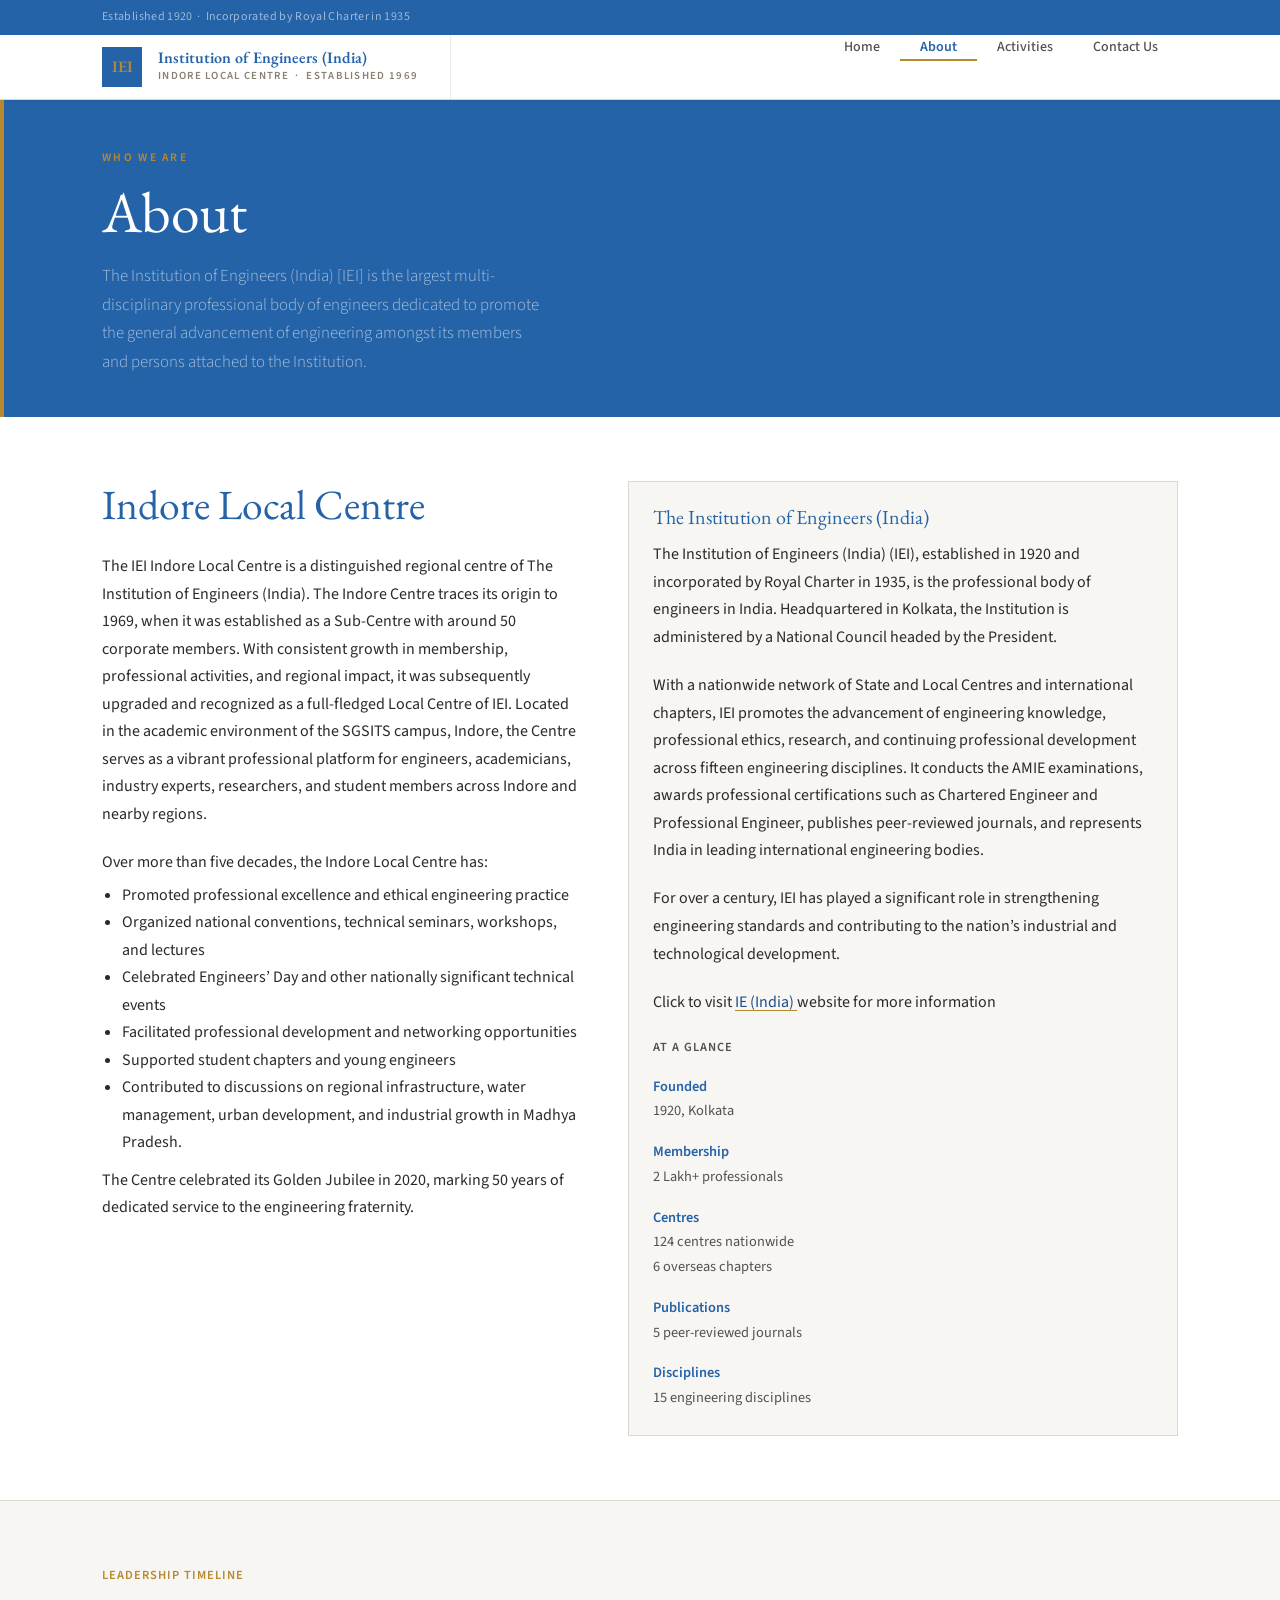
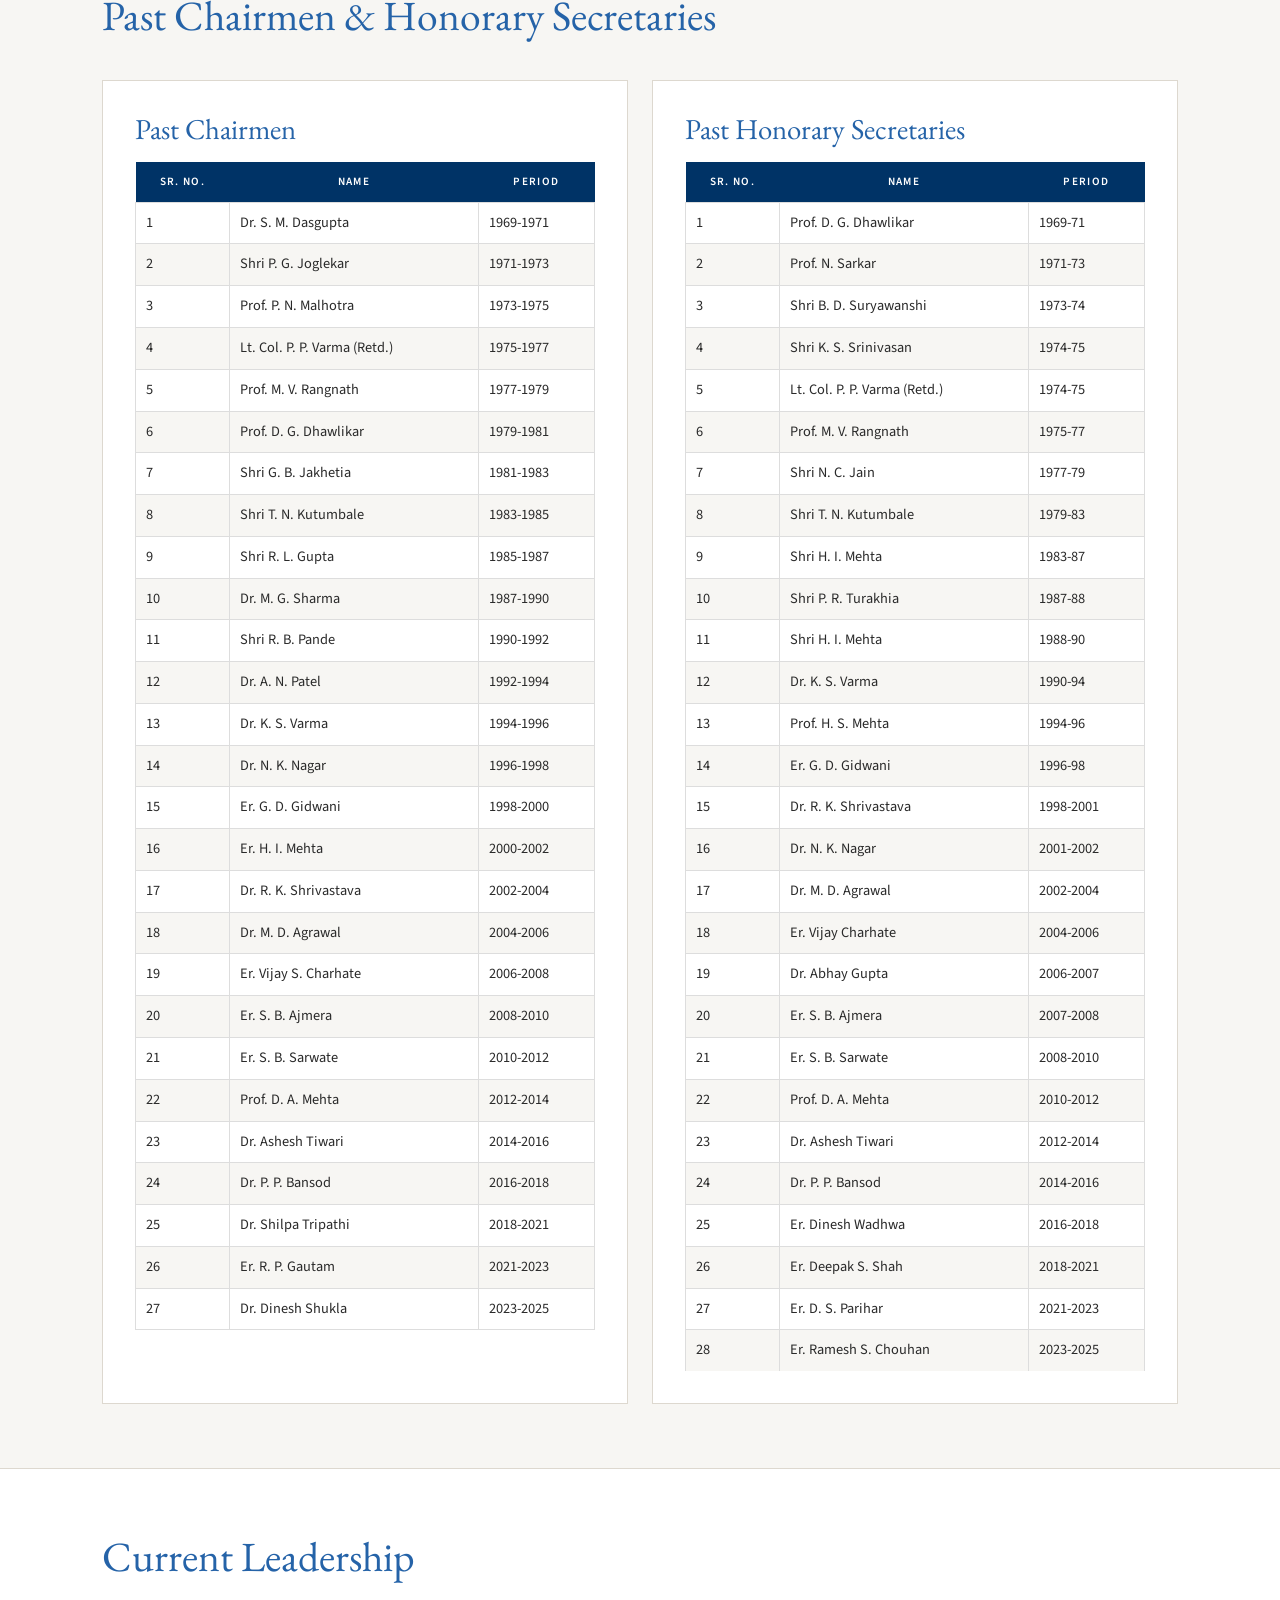
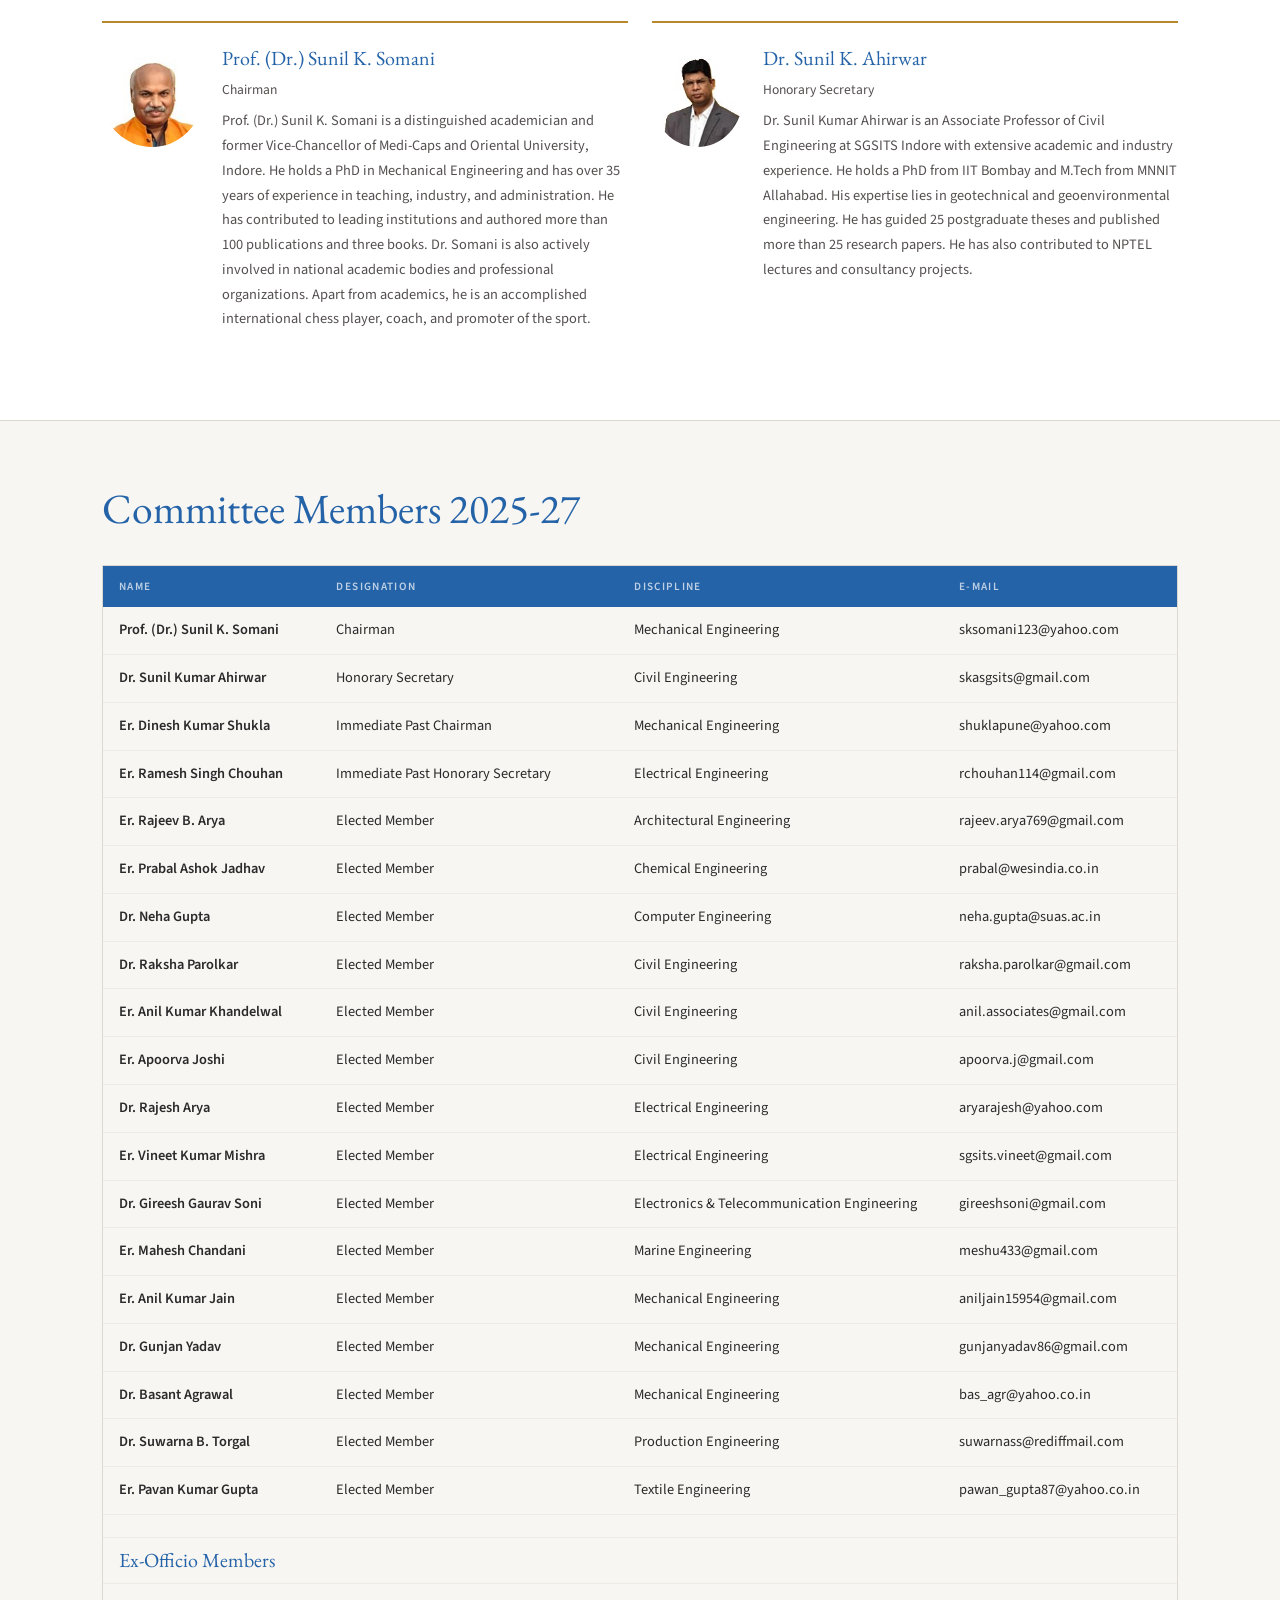
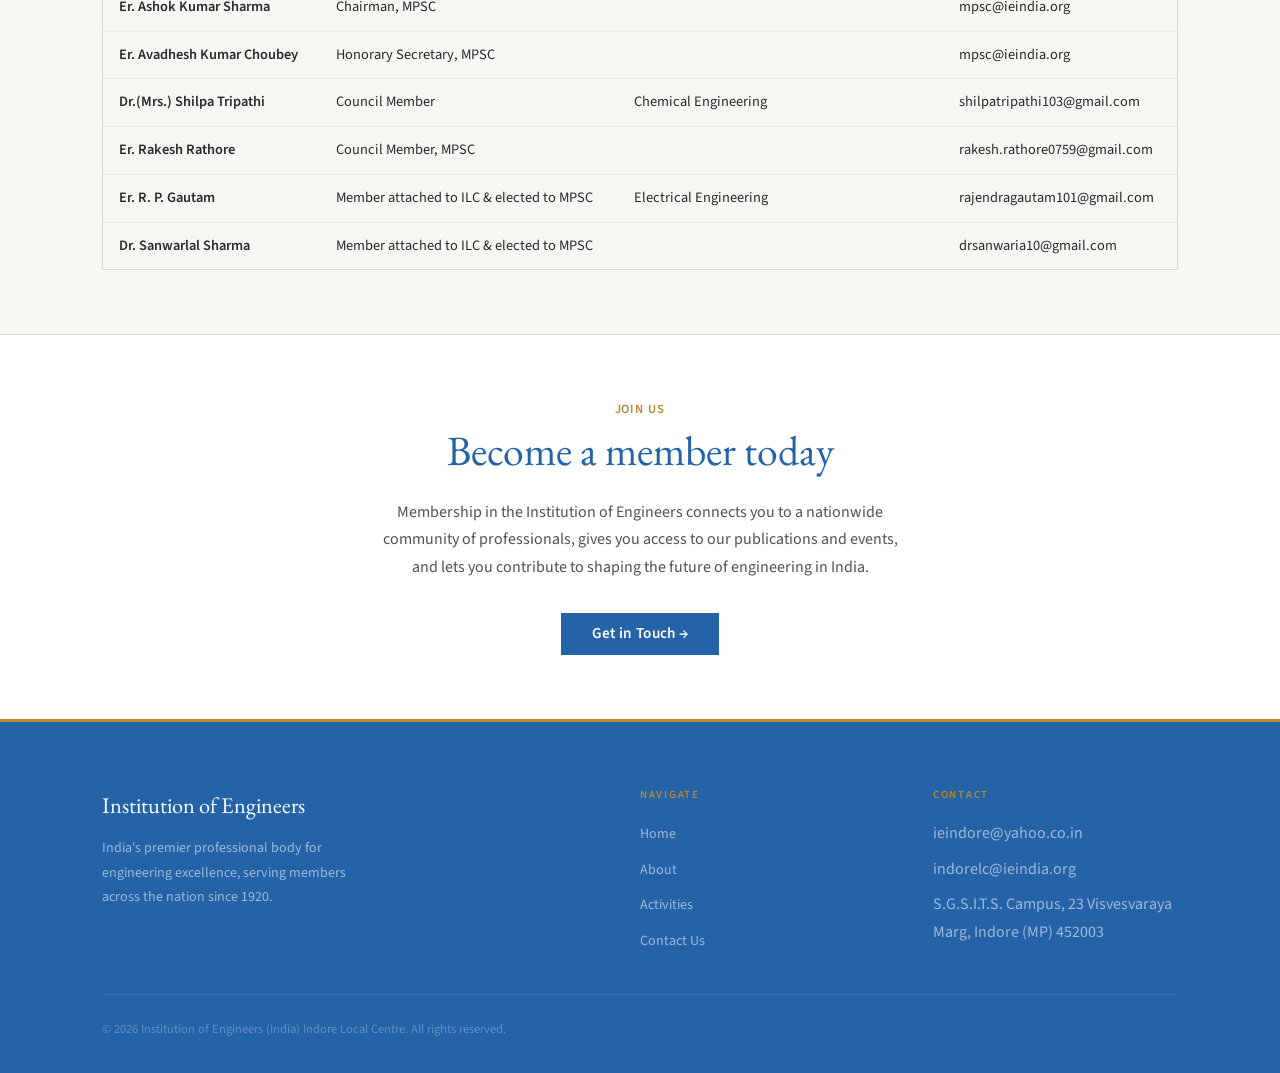
==== commit 5ef8e6b8: "Add files via upload" ====
--- a/about.html
+++ b/about.html
@@ -487,7 +487,6 @@
       </div>
       <div class="footer-bottom">
         <span>© 2026 Institution of Engineers (India) Indore Local Centre. All rights reserved.</span>
-        <span><a href="#">Privacy Policy</a> &nbsp;·&nbsp; <a href="#">Terms of Use</a></span>
       </div>
     </div>
   </footer>
